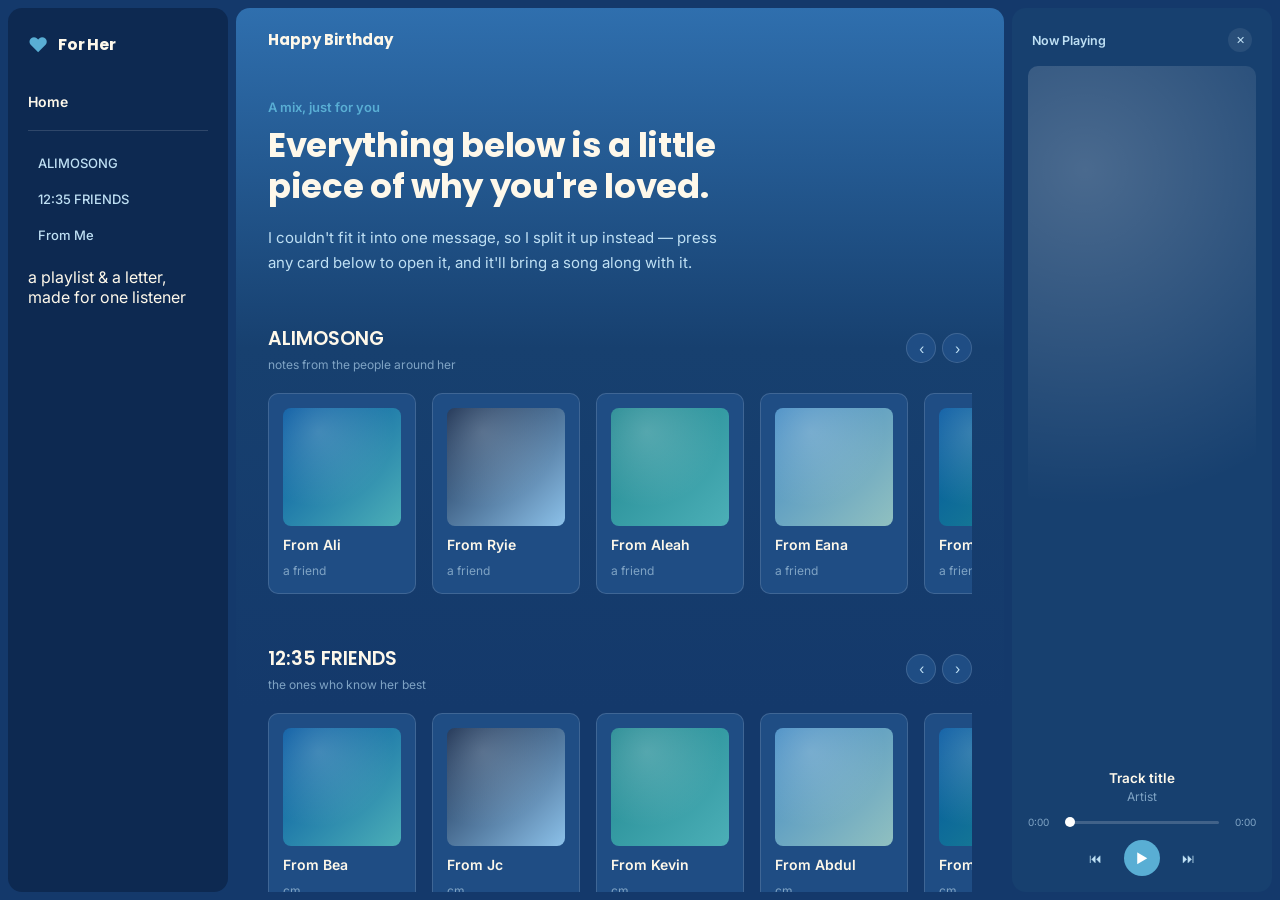
==== index.html @ d165b8d3 "Add files via upload" ====
<!DOCTYPE html>
<html lang="en">
<head>
<meta charset="UTF-8" />
<meta name="viewport" content="width=device-width, initial-scale=1.0" />
<title>For You — A Birthday Mix</title>
<link rel="preconnect" href="https://fonts.googleapis.com">
<link rel="preconnect" href="https://fonts.gstatic.com" crossorigin>
<link href="https://fonts.googleapis.com/css2?family=Poppins:wght@600;700;800&family=Inter:wght@400;500;600&display=swap" rel="stylesheet">
<link rel="stylesheet" href="style.css">
</head>
<body>

<div class="app">

  <!-- Left rail -->
  <div class="sidebar">
    <div class="brand">
      <span class="brand-mark">♥</span>
      <span class="brand-name">For&nbsp;Her</span>
    </div>
    <nav class="side-nav">
      <span class="side-item active">Home</span>
    </nav>
    <div class="side-levels" id="sideLevels"><!-- Friends / Best Friends / Me links injected by script.js --></div>
    <p class="side-footnote">a playlist &amp; a letter,<br>made for one listener</p>
  </div>

  <!-- Main content -->
  <main class="main" id="mainScroll">
    <header class="topbar">
      <span class="greeting" id="greeting">Happy Birthday</span>
    </header>

    <section class="hero">
      <p class="hero-eyebrow">A mix, just for you</p>
      <h1 class="hero-title" id="heroTitle">Everything below is a little<br>piece of why you're loved.</h1>
      <p class="hero-intro" id="heroIntro">
        I couldn't fit it into one message, so I split it up instead —
        press any card below to open it, and it'll bring a song along with it.
      </p>
    </section>

    <!-- Rows injected by script.js: Friends, Best Friends, then Me -->
    <div id="rowsContainer"></div>

    <footer class="page-footer">
      <p>Every card opens a note and a song — collect them all whenever you like.</p>
    </footer>
  </main>

  <!-- Right panel: Now Playing, inactive on the homepage -->
  <aside class="now-playing" id="nowPlaying">
    <div class="np-header">
      <span>Now Playing</span>
      <button class="np-toggle" id="npToggle" aria-label="Hide player">✕</button>
    </div>

    <div class="np-active" id="npActive">
      <div class="np-art" id="npArt"></div>
      <div class="np-track-info">
        <p class="np-track-title" id="npTrackTitle">Track title</p>
        <p class="np-track-artist" id="npTrackArtist">Artist</p>
      </div>
      <div class="np-progress-row">
        <span class="np-time" id="npCurrentTime">0:00</span>
        <input type="range" id="npSeek" class="np-seek" min="0" max="100" value="0" step="0.1" />
        <span class="np-time" id="npDuration">0:00</span>
      </div>
      <div class="np-controls">
        <button class="np-btn np-btn-ghost" id="npPrev" aria-label="Previous">⏮</button>
        <button class="np-btn np-btn-main" id="npPlayPause" aria-label="Play or pause">▶</button>
        <button class="np-btn np-btn-ghost" id="npNext" aria-label="Next">⏭</button>
      </div>
    </div>

    <audio id="audioEl" preload="none"></audio>
  </aside>

</div>

<!-- Bottom mini-player: shown whenever the right panel is closed -->
<div class="mini-player" id="miniPlayer">
  <button class="mini-expand" id="miniExpand" aria-label="Show player">▲</button>
  <div class="mini-art" id="miniArt"></div>
  <div class="mini-info">
    <p class="mini-title" id="miniTitle">Track title</p>
    <p class="mini-artist" id="miniArtist">Artist</p>
  </div>
  <button class="mini-btn" id="miniPlayPause" aria-label="Play or pause">▶</button>
</div>

<script src="script.js"></script>
</body>
</html>
---- style.css ----
@view-transition {
  navigation: auto;
}

:root{
  --bg: #14396b;
  --bg-deep: #0d2951;
  --surface: #1f4d84;
  --surface-hover: #285d99;
  --surface-alt: #17406f;
  --text: #fef8ea;
  --text-dim: #bfe0f4;
  --text-faint: #7fa3c4;
  --accent: #59aed4;
  --accent-soft: #8ecbe8;
  --accent-deep: #0a4f8a;
  --border: rgba(255,255,255,0.14);
  --radius-lg: 14px;
  --radius-md: 10px;
  --font-display: 'Poppins', sans-serif;
  --font-body: 'Inter', sans-serif;
}

*{ box-sizing: border-box; }

html{ scroll-behavior: smooth; }

html, body{
  margin:0;
  padding:0;
  height:100%;
  background: var(--bg);
  color: var(--text);
  font-family: var(--font-body);
  -webkit-font-smoothing: antialiased;
}

@keyframes pageFadeIn{
  from{ opacity: 0; transform: translateY(6px); }
  to{ opacity: 1; transform: translateY(0); }
}
.app{ animation: pageFadeIn .35s ease both; }

::selection{ background: var(--accent-deep); color: #fff; }

a{ color: inherit; text-decoration: none; }
button{ font-family: inherit; }

.app{
  display:grid;
  grid-template-columns: 220px minmax(0,1fr) 260px;
  height:100vh;
  gap:8px;
  padding:8px;
  transition: grid-template-columns .2s ease;
}

/* ---------- Sidebar ---------- */
.sidebar{
  background: var(--bg-deep);
  border-radius: var(--radius-lg);
  padding: 24px 20px;
  display:flex;
  flex-direction:column;
  overflow-y: auto;
  min-height: 0;
}
.brand{
  display:flex;
  align-items:center;
  gap:10px;
  margin-bottom: 36px;
}
.brand-mark{ color: var(--accent); font-size: 20px; }
.brand-name{
  font-family: var(--font-display);
  font-weight: 700;
  font-size: 16px;
  letter-spacing: -0.01em;
}
.side-nav{
  display:flex;
  flex-direction:column;
  gap: 18px;
  margin-bottom: 8px;
}
.side-item{
  color: var(--text-dim);
  font-size: 14px;
  font-weight: 500;
  cursor:pointer;
  transition: color .15s ease;
  width: fit-content;
}
.side-item:hover{ color: var(--text); }
.side-item.active{ color: var(--text); font-weight: 600; }

.side-notelist{
  display:flex;
  flex-direction:column;
  gap: 2px;
  margin-top: 12px;
  padding-top: 16px;
  border-top: 1px solid var(--border);
}
.side-group-toggle{
  width:100%;
  display:flex;
  align-items:center;
  justify-content:space-between;
  background:none;
  border:none;
  color: var(--text-dim);
  font-size: 13px;
  font-weight: 600;
  padding: 8px 8px;
  cursor:pointer;
  border-radius:6px;
  transition: background .15s ease, color .15s ease;
}
.side-group-toggle:hover{ background: var(--surface-alt); color: var(--text); }
.side-group-toggle .chevron{
  font-size:10px;
  color: var(--text-faint);
  transition: transform .15s ease;
}
.side-group-toggle[aria-expanded="true"] .chevron{ transform: rotate(180deg); }

.side-group-links{
  display:flex;
  flex-direction:column;
  gap: 2px;
  padding: 2px 0 10px 4px;
}
.side-group-links[hidden]{ display:none; }
.side-note-link{
  display:block;
  padding: 6px 8px;
  border-radius: 6px;
  font-size: 12.5px;
  color: var(--text-faint);
  transition: background .15s ease, color .15s ease;
}
.side-note-link:hover{ color: var(--text); background: var(--surface-alt); }
.side-note-link.current{
  color: var(--accent-deep);
  background: var(--surface-alt);
  font-weight: 600;
}

.side-levels{
  display:flex;
  flex-direction:column;
  gap: 4px;
  margin-top: 12px;
  padding-top: 16px;
  border-top: 1px solid var(--border);
}
.side-level-link{
  display:block;
  padding: 8px 10px;
  border-radius: 8px;
  font-size: 13px;
  font-weight: 500;
  color: var(--text-dim);
  transition: background .15s ease, color .15s ease;
}
.side-level-link:hover{ color: var(--text); background: var(--surface-alt); }

/* ---------- Main ---------- */
.main{
  background: linear-gradient(180deg, #2f6fae 0%, var(--surface-alt) 340px, var(--bg) 700px);
  border-radius: var(--radius-lg);
  overflow-y: auto;
  position: relative;
  padding-bottom: 40px;
}
.topbar{
  padding: 20px 32px 0;
}
.greeting{
  font-family: var(--font-display);
  font-weight: 700;
  font-size: 15px;
  color: var(--text);
}

.hero{
  padding: 48px 32px 8px;
  max-width: 640px;
}
.hero-eyebrow{
  color: var(--accent);
  font-size: 13px;
  font-weight: 600;
  margin: 0 0 10px;
}
.hero-title{
  font-family: var(--font-display);
  font-weight: 700;
  font-size: 34px;
  line-height: 1.2;
  margin: 0 0 18px;
  letter-spacing: -0.01em;
}
.hero-intro{
  color: var(--text-dim);
  font-size: 15px;
  line-height: 1.7;
  margin: 0;
  max-width: 52ch;
}

/* ---------- Card rows ---------- */
.grid-section{ padding: 40px 32px 0; }
.grid-heading{
  display:flex;
  align-items: center;
  justify-content: space-between;
  margin-bottom: 18px;
  gap: 12px;
}
.grid-heading-text{ min-width:0; }
.grid-heading h2{
  font-family: var(--font-display);
  font-size: 19px;
  font-weight: 600;
  margin:0;
}
.grid-sub{ color: var(--text-faint); font-size: 12px; }

.row-controls{
  display:flex;
  gap: 6px;
  flex-shrink:0;
}
.row-arrow{
  width: 30px; height: 30px;
  border-radius: 50%;
  background: var(--surface);
  border: 1px solid var(--border);
  color: var(--text-dim);
  cursor:pointer;
  font-size: 14px;
  display:flex;
  align-items:center;
  justify-content:center;
  transition: background .15s ease, color .15s ease, border-color .15s ease;
}
.row-arrow:hover{
  background: var(--accent-deep);
  border-color: var(--accent-deep);
  color: #fff;
}
.row-arrow:disabled{
  opacity: .35;
  cursor: default;
}
.row-arrow:disabled:hover{
  background: var(--surface);
  border-color: var(--border);
  color: var(--text-dim);
}

.card-grid{
  display:flex;
  gap: 16px;
  overflow-x: auto;
  scroll-snap-type: x mandatory;
  padding: 2px 2px 10px;
  -webkit-overflow-scrolling: touch;
  scrollbar-width: none;
}
.card-grid::-webkit-scrollbar{ display:none; }

.card{
  background: var(--surface);
  border: 1px solid var(--border);
  border-radius: var(--radius-md);
  padding: 14px;
  cursor: pointer;
  transition: transform .18s ease, background .18s ease, border-color .18s ease;
  text-align: left;
  display:flex;
  flex-direction:column;
  gap: 10px;
  flex: 0 0 148px;
  scroll-snap-align: start;
}
.card:hover, .card:focus-visible{
  background: var(--surface-hover);
  border-color: rgba(89,174,212,0.5);
  transform: translateY(-3px);
  outline: none;
}
.card:focus-visible{ box-shadow: 0 0 0 2px var(--accent); }
.card:active{ transform: translateY(-1px) scale(0.97); }

.card-art{
  width:100%;
  aspect-ratio: 1;
  border-radius: 8px;
  display:flex;
  align-items:center;
  justify-content:center;
  position: relative;
  overflow: hidden;
}
.card-art::after{
  content:"";
  position:absolute;
  inset:0;
  background: radial-gradient(circle at 30% 20%, rgba(255,255,255,0.20), transparent 60%);
  pointer-events: none;
}
.card-photo, .note-photo{
  width:100%;
  height:100%;
  object-fit: cover;
  display:block;
}
.np-photo{
  width:100%;
  height:100%;
  object-fit: contain;
  display:block;
  background: rgba(0,0,0,0.15);
}

.card-title{ font-size: 14px; font-weight: 600; margin: 0; color: var(--text); }
.card-sub{ font-size: 12px; color: var(--text-faint); margin: 0; line-height: 1.4; }

.page-footer{ padding: 48px 32px 8px; color: var(--text-faint); font-size: 12px; }

/* ---------- Note page ---------- */
.main-note{ padding: 0 0 40px; }

.note-banner{
  position: relative;
  width: 100%;
  height: 220px;
  overflow: hidden;
  border-radius: var(--radius-lg) var(--radius-lg) 0 0;
  background: var(--surface-alt);
}
.note-banner-img{
  width:100%;
  height:100%;
  object-fit: cover;
  display:block;
}
.note-banner-fade{
  position:absolute;
  inset:0;
  background: linear-gradient(180deg, rgba(18,40,75,0) 45%, var(--bg) 100%);
  pointer-events:none;
}
.banner-back-link{
  position:absolute;
  top: 16px; left: 16px;
  width: 34px; height:34px;
  border-radius:50%;
  background: rgba(18,40,75,0.55);
  backdrop-filter: blur(4px);
  color:#fff;
  display:flex;
  align-items:center;
  justify-content:center;
  font-size: 14px;
  transition: background .15s ease;
}
.banner-back-link:hover{ background: rgba(18,40,75,0.8); }

.note-page{ max-width: 560px; padding: 26px 32px 0; }
.note-eyebrow{ color: var(--accent); font-size: 12.5px; font-weight: 600; margin: 0 0 8px; }
.note-title{
  font-family: var(--font-display);
  font-size: 30px;
  font-weight: 700;
  margin: 0 0 8px;
  letter-spacing: -0.01em;
  line-height: 1.25;
}
.note-subheader{
  color: var(--text-faint);
  font-size: 13.5px;
  margin: 0 0 22px;
}
.note-body{
  font-size: 15.5px;
  line-height: 1.85;
  color: var(--text-dim);
  margin: 0 0 28px;
  white-space: pre-line;
}
.note-song-tag{
  display:flex;
  flex-direction:column;
  gap:3px;
  border-top: 1px solid var(--border);
  padding-top: 18px;
  margin-bottom: 32px;
}
.note-song-note{ font-size: 11px; color: var(--text-faint); }
.note-song-name{ font-size: 14px; color: var(--accent-deep); font-weight: 500; }
.note-nav{ display:flex; justify-content: space-between; padding-bottom: 8px; }
.note-nav-btn{
  font-size: 13px;
  font-weight: 500;
  color: var(--text-dim);
  border: 1px solid var(--border);
  border-radius: 999px;
  padding: 9px 16px;
  transition: border-color .15s ease, color .15s ease;
}
.note-nav-btn:hover{ border-color: var(--accent); color: var(--text); }

/* ---------- Now Playing panel (right side) ---------- */
.now-playing{
  background: var(--surface-alt);
  border-radius: var(--radius-lg);
  padding: 16px;
  display:flex;
  flex-direction:column;
  overflow-y: auto;
  min-height: 0;
}
.np-header{
  display:flex;
  align-items:center;
  justify-content: space-between;
  font-size: 12.5px;
  font-weight: 600;
  color: var(--text-dim);
  padding: 4px 4px 14px;
}
.np-toggle{
  background: rgba(255,255,255,0.08);
  border:none;
  color: var(--text-dim);
  width: 24px; height:24px;
  border-radius: 50%;
  cursor:pointer;
  font-size: 11px;
  display:flex;
  align-items:center;
  justify-content:center;
  transition: background .15s ease, color .15s ease;
}
.np-toggle:hover{ background: rgba(255,255,255,0.18); color: var(--text); }

.np-active{ display:flex; flex-direction:column; flex:1; min-height: 0; }
.np-art{
  width: 100%;
  flex: 1 1 auto;
  min-height: 160px;
  border-radius: var(--radius-md);
  margin: 0 0 14px;
  position:relative;
  overflow:hidden;
}
.np-art::after{
  content:"";
  position:absolute;
  inset:0;
  background: radial-gradient(circle at 25% 15%, rgba(255,255,255,0.22), transparent 55%);
  pointer-events:none;
}
.now-playing-compact .np-art{ margin-bottom: 12px; }
.now-playing-compact{ padding: 14px; }

.np-track-info{ text-align: center; margin-bottom: 12px; }
.np-track-title{ font-weight: 600; font-size: 13.5px; margin: 0 0 3px; }
.np-track-artist{ font-size: 12px; color: var(--text-faint); margin: 0; }

.np-progress-row{ display:flex; align-items:center; gap: 7px; margin-bottom: 12px; }
.np-time{ font-size: 10px; color: var(--text-faint); width: 28px; flex-shrink:0; }
.np-time:last-child{ text-align: right; }

.np-seek{
  -webkit-appearance:none;
  appearance:none;
  flex:1;
  height: 3px;
  border-radius: 3px;
  background: linear-gradient(to right, var(--accent) 0%, var(--accent) var(--seek-pct, 0%), rgba(255,255,255,0.18) var(--seek-pct, 0%));
  cursor:pointer;
}
.np-seek::-webkit-slider-thumb{ -webkit-appearance:none; width: 10px; height: 10px; border-radius: 50%; background: #fff; }
.np-seek::-moz-range-thumb{ width: 10px; height: 10px; border:none; border-radius: 50%; background: #fff; }
.np-seek::-moz-range-track{ height:3px; border-radius:3px; background: rgba(255,255,255,0.18); }

.np-controls{ display:flex; align-items:center; justify-content:center; gap: 18px; }
.np-btn{
  background:none; border:none; color: var(--text-dim); cursor:pointer;
  font-size: 13px; padding: 4px;
  transition: color .15s ease, transform .15s ease;
}
.np-btn:hover{ color: var(--text); }
.np-btn-main{
  width: 36px; height: 36px; border-radius: 50%;
  background: var(--accent); color: #fff;
  display:flex; align-items:center; justify-content:center; font-size: 13px;
}
.np-btn-main:hover{ background: var(--accent-soft); transform: scale(1.05); }

/* ---------- Bottom mini-player (shown when panel is closed) ---------- */
.mini-player{
  position: fixed;
  left: 8px; right: 8px; bottom: 8px;
  background: var(--surface-hover);
  border: 1px solid var(--border);
  border-radius: var(--radius-md);
  padding: 8px 12px;
  display:none;
  align-items:center;
  gap: 12px;
  z-index: 40;
  box-shadow: 0 8px 24px rgba(0,0,0,0.35);
}
.mini-expand{
  background: rgba(255,255,255,0.10);
  border:none;
  color: var(--text-dim);
  width: 26px; height:26px;
  border-radius: 50%;
  cursor:pointer;
  font-size: 10px;
  flex-shrink:0;
  display:flex;
  align-items:center;
  justify-content:center;
  transition: background .15s ease, color .15s ease;
}
.mini-expand:hover{ background: rgba(255,255,255,0.2); color: var(--text); }
.mini-art{
  width: 38px; height: 38px;
  border-radius: 6px;
  flex-shrink:0;
  overflow:hidden;
  background: var(--surface);
}
.mini-info{ flex:1; min-width:0; }
.mini-title{
  font-size: 13px; font-weight: 600; margin:0;
  white-space:nowrap; overflow:hidden; text-overflow:ellipsis;
}
.mini-artist{ font-size: 11.5px; color: var(--text-faint); margin:0; }
.mini-btn{
  width: 32px; height:32px; border-radius:50%;
  background: var(--accent); border:none; color:#fff; flex-shrink:0;
  display:flex; align-items:center; justify-content:center; font-size: 12px; cursor:pointer;
}

/* ---------- Panel open / closed states (desktop) ---------- */
@media (min-width: 1081px){
  body.panel-closed .app{ grid-template-columns: 220px minmax(0,1fr); }
  body.panel-closed .now-playing{ display:none; }
  body.panel-closed .mini-player{ display:flex; }
}

/* ---------- Tablet: keep the sidebar, drop the right panel for a bottom bar ---------- */
@media (max-width: 1080px) and (min-width: 641px){
  .app{
    grid-template-columns: 200px minmax(0,1fr);
  }
  .now-playing{ display:none; }
  .mini-player{ display:flex; }
  .card{ flex-basis: 156px; }
}

/* ---------- Phone: single column, bottom bar, sidebar hidden ---------- */
@media (max-width: 640px){
  .app{
    grid-template-columns: 1fr;
    grid-template-rows: auto 1fr;
    height: auto;
    min-height: 100vh;
  }
  .sidebar{ display:none; }
  .now-playing{ display:none; }
  .main{ border-radius: 0; padding-bottom: 90px; }
  .hero-title{ font-size: 26px; }
  .note-title{ font-size: 24px; }
  .note-banner{ height: 160px; border-radius: 0; }
  .mini-player{ display:flex; }
}

@media (prefers-reduced-motion: reduce){
  *{ transition: none !important; animation: none !important; }
}
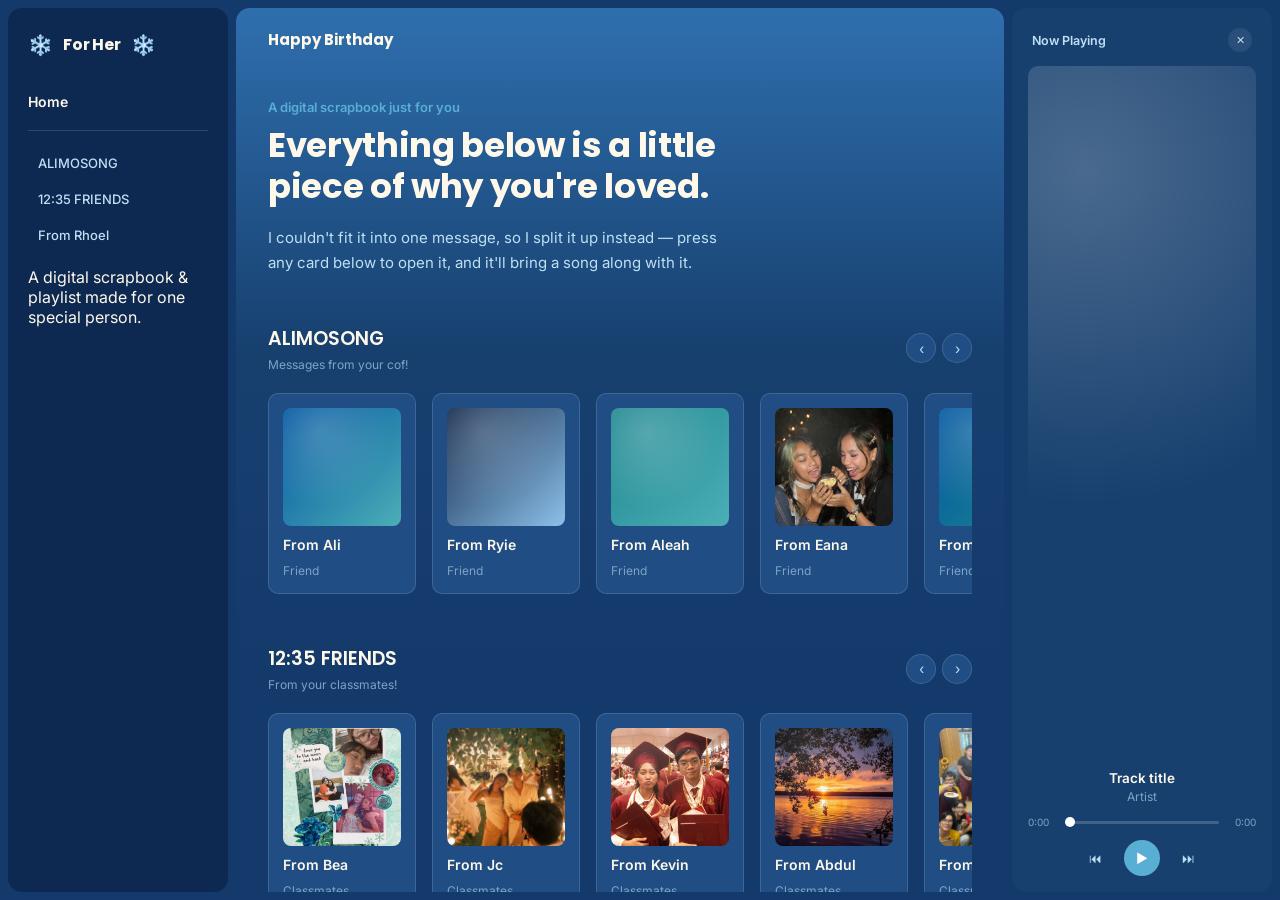
==== commit 02b4fe24: "Add files via upload" ====
--- a/index.html
+++ b/index.html
@@ -3,7 +3,7 @@
 <head>
 <meta charset="UTF-8" />
 <meta name="viewport" content="width=device-width, initial-scale=1.0" />
-<title>For You — A Birthday Mix</title>
+<title>Aise Special Day</title>
 <link rel="preconnect" href="https://fonts.googleapis.com">
 <link rel="preconnect" href="https://fonts.gstatic.com" crossorigin>
 <link href="https://fonts.googleapis.com/css2?family=Poppins:wght@600;700;800&family=Inter:wght@400;500;600&display=swap" rel="stylesheet">
@@ -16,14 +16,15 @@
   <!-- Left rail -->
   <div class="sidebar">
     <div class="brand">
-      <span class="brand-mark">♥</span>
+      <span class="brand-mark">❄️ </span>
       <span class="brand-name">For&nbsp;Her</span>
+      <span class="brand-mark">❄️ </span>
     </div>
     <nav class="side-nav">
       <span class="side-item active">Home</span>
     </nav>
     <div class="side-levels" id="sideLevels"><!-- Friends / Best Friends / Me links injected by script.js --></div>
-    <p class="side-footnote">a playlist &amp; a letter,<br>made for one listener</p>
+    <p class="side-footnote">A digital scrapbook &amp; playlist made for one special person.</p>
   </div>
 
   <!-- Main content -->
@@ -33,11 +34,10 @@
     </header>
 
     <section class="hero">
-      <p class="hero-eyebrow">A mix, just for you</p>
+      <p class="hero-eyebrow">A digital scrapbook just for you</p>
       <h1 class="hero-title" id="heroTitle">Everything below is a little<br>piece of why you're loved.</h1>
       <p class="hero-intro" id="heroIntro">
-        I couldn't fit it into one message, so I split it up instead —
-        press any card below to open it, and it'll bring a song along with it.
+        Every box with every messege from the person who cares and loves you. I hope you'll enjoy reading and listening to this scrapbook that you can keep forever.
       </p>
     </section>
 
@@ -45,7 +45,7 @@
     <div id="rowsContainer"></div>
 
     <footer class="page-footer">
-      <p>Every card opens a note and a song — collect them all whenever you like.</p>
+      <p>This project initialy begun on Aug 18 and was stared developing on Aug 31.</p>
     </footer>
   </main>
 
